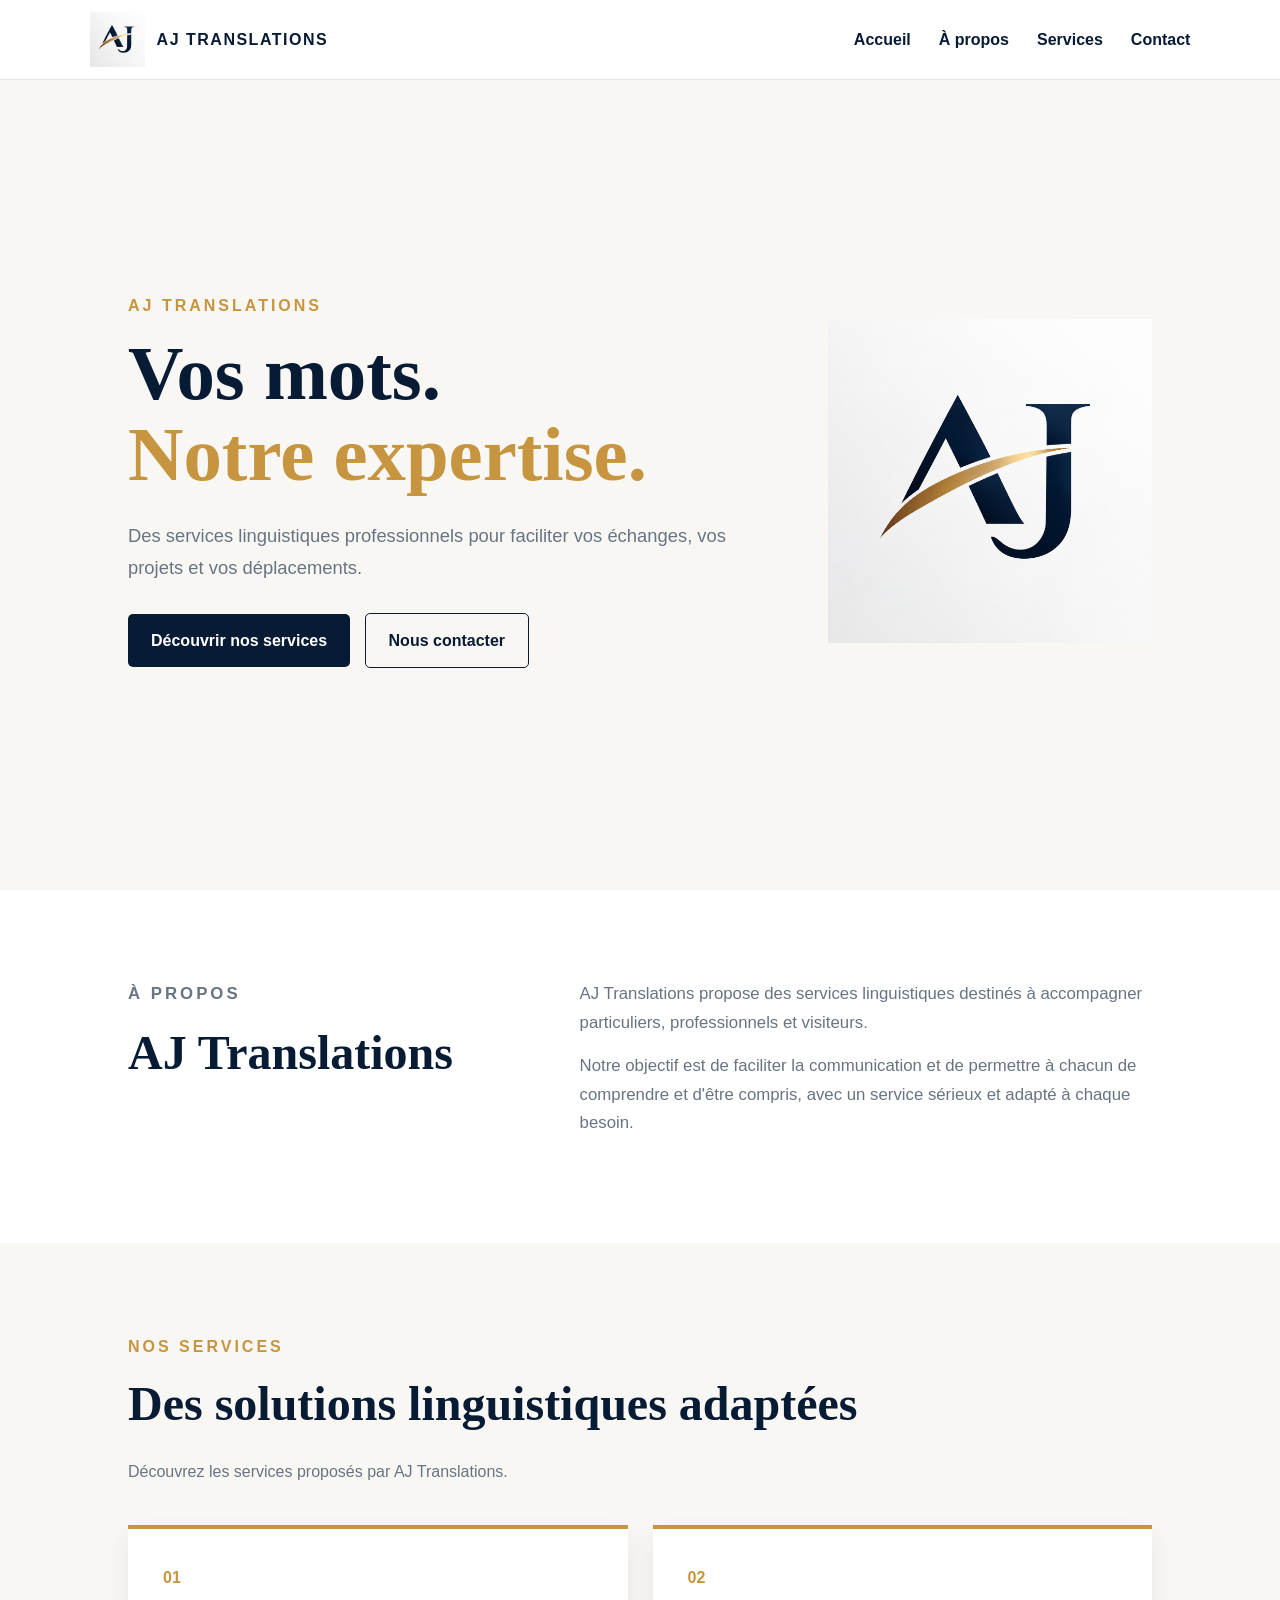
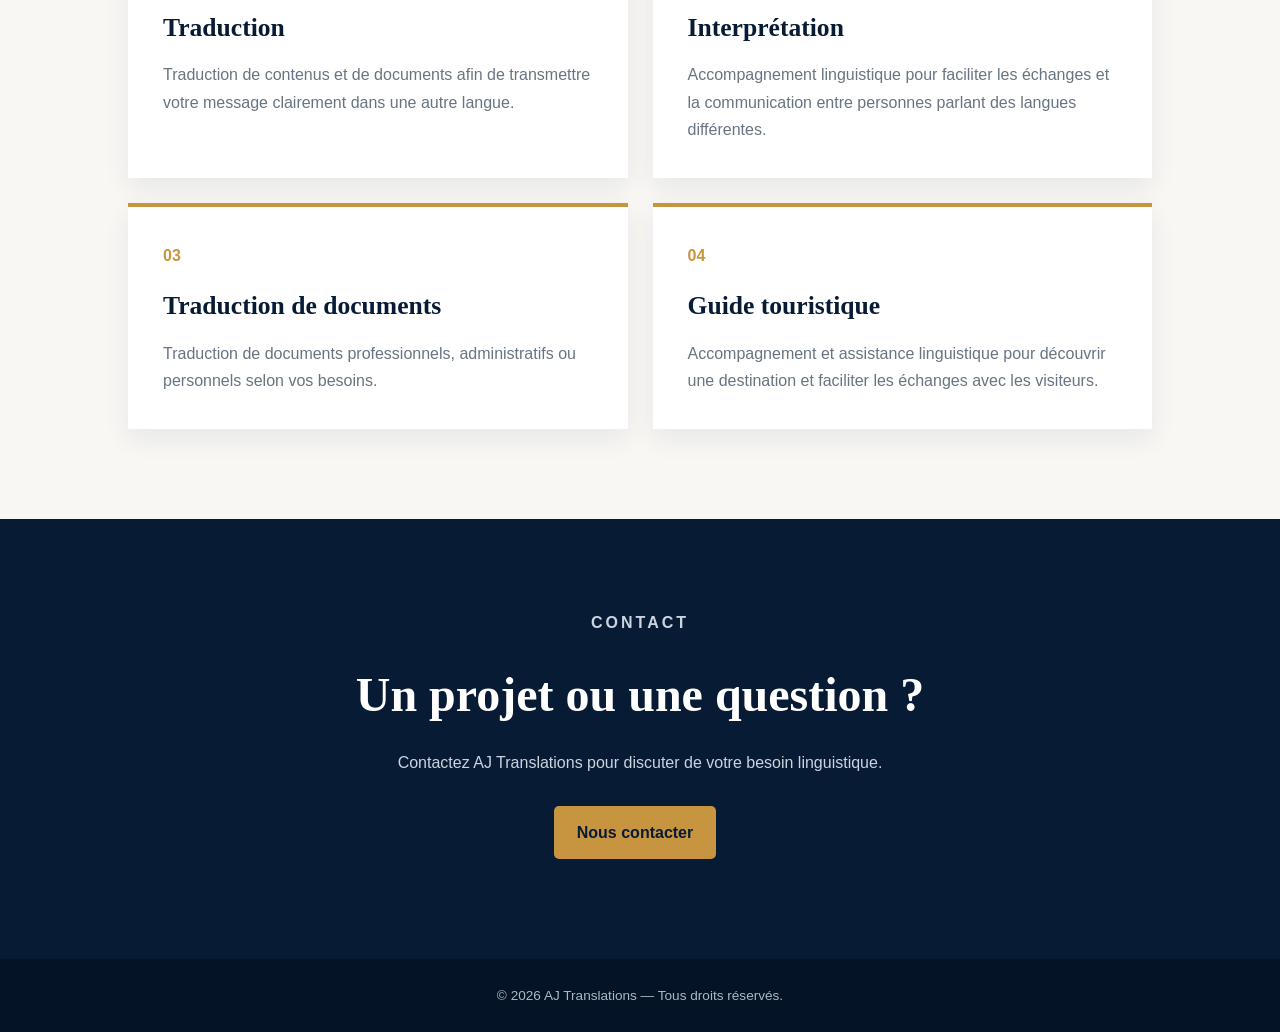
==== index.html @ 85293092 "Add initial index.html for AJ Translations website This is the initial commit of the index.html file" ====
<!DOCTYPE html>
<html lang="fr">
<head>
    <meta charset="UTF-8">
    <meta name="viewport" content="width=device-width, initial-scale=1.0">
    <meta name="description" content="AJ Translations - Traduction, interprétation et services linguistiques.">
    <title>AJ Translations | Traduction & services linguistiques</title>

    <style>
        * {
            box-sizing: border-box;
            margin: 0;
            padding: 0;
        }

        html {
            scroll-behavior: smooth;
        }

        body {
            font-family: Arial, sans-serif;
            color: #26313d;
            background: white;
            line-height: 1.7;
        }

        header {
            position: sticky;
            top: 0;
            z-index: 10;
            display: flex;
            justify-content: space-between;
            align-items: center;
            padding: 12px 7%;
            background: white;
            border-bottom: 1px solid #e5e5e5;
        }

        .logo {
            display: flex;
            align-items: center;
            gap: 12px;
            color: #071b35;
            text-decoration: none;
            font-weight: bold;
            letter-spacing: 1.5px;
        }

        .logo img {
            width: 55px;
            height: 55px;
            object-fit: contain;
        }

        nav {
            display: flex;
            gap: 28px;
        }

        nav a {
            color: #071b35;
            text-decoration: none;
            font-weight: bold;
        }

        nav a:hover {
            color: #c7953f;
        }

        .hero {
            min-height: 90vh;
            display: flex;
            align-items: center;
            justify-content: space-between;
            gap: 50px;
            padding: 70px 10%;
            background: #f8f7f4;
        }

        .hero-text {
            max-width: 650px;
        }

        .small-title {
            color: #c7953f;
            font-weight: bold;
            letter-spacing: 3px;
            margin-bottom: 15px;
        }

        h1 {
            color: #071b35;
            font-family: Georgia, serif;
            font-size: clamp(3rem, 6vw, 5.5rem);
            line-height: 1.05;
            margin-bottom: 25px;
        }

        h1 span {
            color: #c7953f;
        }

        .intro {
            color: #687482;
            font-size: 1.15rem;
            margin-bottom: 30px;
        }

        .hero-logo img {
            width: 400px;
            max-width: 100%;
        }

        .button {
            display: inline-block;
            padding: 13px 23px;
            margin-right: 10px;
            margin-bottom: 10px;
            border-radius: 5px;
            text-decoration: none;
            font-weight: bold;
        }

        .button-primary {
            color: white;
            background: #071b35;
        }

        .button-primary:hover {
            background: #102c4e;
        }

        .button-secondary {
            color: #071b35;
            border: 1px solid #071b35;
        }

        section {
            padding: 90px 10%;
        }

        h2 {
            color: #071b35;
            font-family: Georgia, serif;
            font-size: 3rem;
            line-height: 1.2;
            margin-bottom: 25px;
        }

        .about {
            display: grid;
            grid-template-columns: 1fr 1.5fr;
            gap: 70px;
        }

        .about p {
            color: #687482;
            font-size: 1.05rem;
            margin-bottom: 15px;
        }

        .services {
            background: #f8f7f4;
        }

        .section-intro {
            color: #687482;
            margin-bottom: 40px;
        }

        .service-grid {
            display: grid;
            grid-template-columns: repeat(2, 1fr);
            gap: 25px;
        }

        .service {
            background: white;
            padding: 35px;
            border-top: 4px solid #c7953f;
            box-shadow: 0 10px 25px rgba(7, 27, 53, 0.07);
        }

        .service-number {
            color: #c7953f;
            font-weight: bold;
            margin-bottom: 15px;
        }

        .service h3 {
            color: #071b35;
            font-family: Georgia, serif;
            font-size: 1.6rem;
            margin-bottom: 12px;
        }

        .service p {
            color: #687482;
        }

        .contact {
            background: #071b35;
            color: white;
            text-align: center;
        }

        .contact h2 {
            color: white;
        }

        .contact p {
            max-width: 650px;
            margin: 0 auto 30px;
            color: #ccd4de;
        }

        .contact .button-primary {
            background: #c7953f;
            color: #071b35;
        }

        footer {
            text-align: center;
            padding: 25px;
            background: #041326;
            color: #aeb8c4;
            font-size: 0.85rem;
        }

        @media (max-width: 800px) {
            header {
                flex-direction: column;
                gap: 10px;
            }

            nav {
                gap: 15px;
                flex-wrap: wrap;
                justify-content: center;
            }

            .hero {
                flex-direction: column;
                text-align: center;
            }

            .hero-logo {
                order: -1;
            }

            .hero-logo img {
                width: 230px;
            }

            .about {
                grid-template-columns: 1fr;
                gap: 30px;
            }

            .service-grid {
                grid-template-columns: 1fr;
            }

            h2 {
                font-size: 2.4rem;
            }
        }
    </style>
</head>

<body>

<header>
    <a href="#accueil" class="logo">
        <img src="AJlogo.png" alt="Logo AJ Translations">
        <span>AJ TRANSLATIONS</span>
    </a>

    <nav>
        <a href="#accueil">Accueil</a>
        <a href="#apropos">À propos</a>
        <a href="#services">Services</a>
        <a href="#contact">Contact</a>
    </nav>
</header>

<main>

<section id="accueil" class="hero">
    <div class="hero-text">
        <p class="small-title">AJ TRANSLATIONS</p>

        <h1>
            Vos mots.<br>
            <span>Notre expertise.</span>
        </h1>

        <p class="intro">
            Des services linguistiques professionnels pour faciliter
            vos échanges, vos projets et vos déplacements.
        </p>

        <a href="#services" class="button button-primary">
            Découvrir nos services
        </a>

        <a href="#contact" class="button button-secondary">
            Nous contacter
        </a>
    </div>

    <div class="hero-logo">
        <img src="AJlogo.png" alt="AJ Translations">
    </div>
</section>


<section id="apropos" class="about">

    <div>
        <p class="small-title">À PROPOS</p>
        <h2>AJ Translations</h2>
    </div>

    <div>
        <p>
            AJ Translations propose des services linguistiques destinés
            à accompagner particuliers, professionnels et visiteurs.
        </p>

        <p>
            Notre objectif est de faciliter la communication et de
            permettre à chacun de comprendre et d'être compris,
            avec un service sérieux et adapté à chaque besoin.
        </p>
    </div>

</section>


<section id="services" class="services">

    <p class="small-title">NOS SERVICES</p>

    <h2>Des solutions linguistiques adaptées</h2>

    <p class="section-intro">
        Découvrez les services proposés par AJ Translations.
    </p>

    <div class="service-grid">

        <div class="service">
            <div class="service-number">01</div>
            <h3>Traduction</h3>
            <p>
                Traduction de contenus et de documents afin de
                transmettre votre message clairement dans une autre langue.
            </p>
        </div>

        <div class="service">
            <div class="service-number">02</div>
            <h3>Interprétation</h3>
            <p>
                Accompagnement linguistique pour faciliter les échanges
                et la communication entre personnes parlant des langues différentes.
            </p>
        </div>

        <div class="service">
            <div class="service-number">03</div>
            <h3>Traduction de documents</h3>
            <p>
                Traduction de documents professionnels, administratifs
                ou personnels selon vos besoins.
            </p>
        </div>

        <div class="service">
            <div class="service-number">04</div>
            <h3>Guide touristique</h3>
            <p>
                Accompagnement et assistance linguistique pour découvrir
                une destination et faciliter les échanges avec les visiteurs.
            </p>
        </div>

    </div>

</section>


<section id="contact" class="contact">

    <p class="small-title">CONTACT</p>

    <h2>Un projet ou une question ?</h2>

    <p>
        Contactez AJ Translations pour discuter de votre besoin linguistique.
    </p>

    <a href="mailto:VOTRE_EMAIL@example.com" class="button button-primary">
        Nous contacter
    </a>

</section>

</main>

<footer>
    © 2026 AJ Translations — Tous droits réservés.
</footer>

</body>
</html>
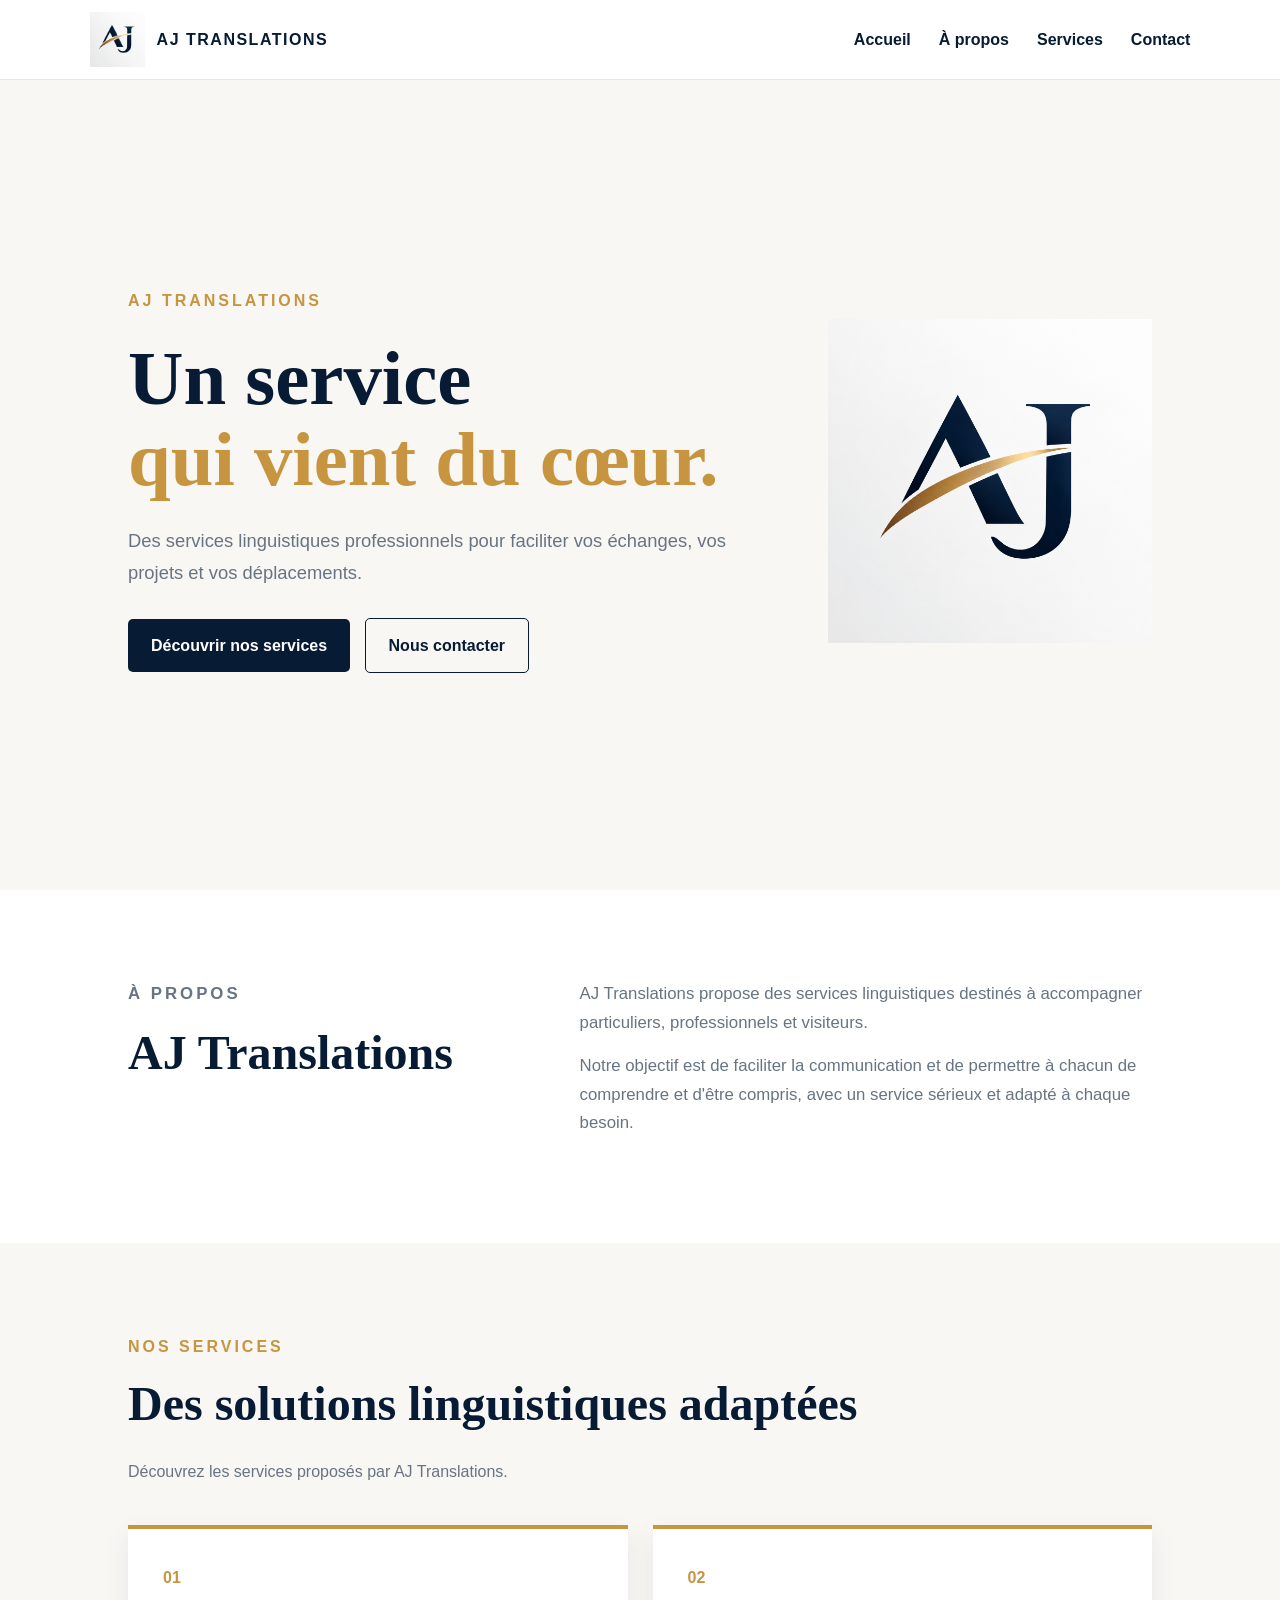
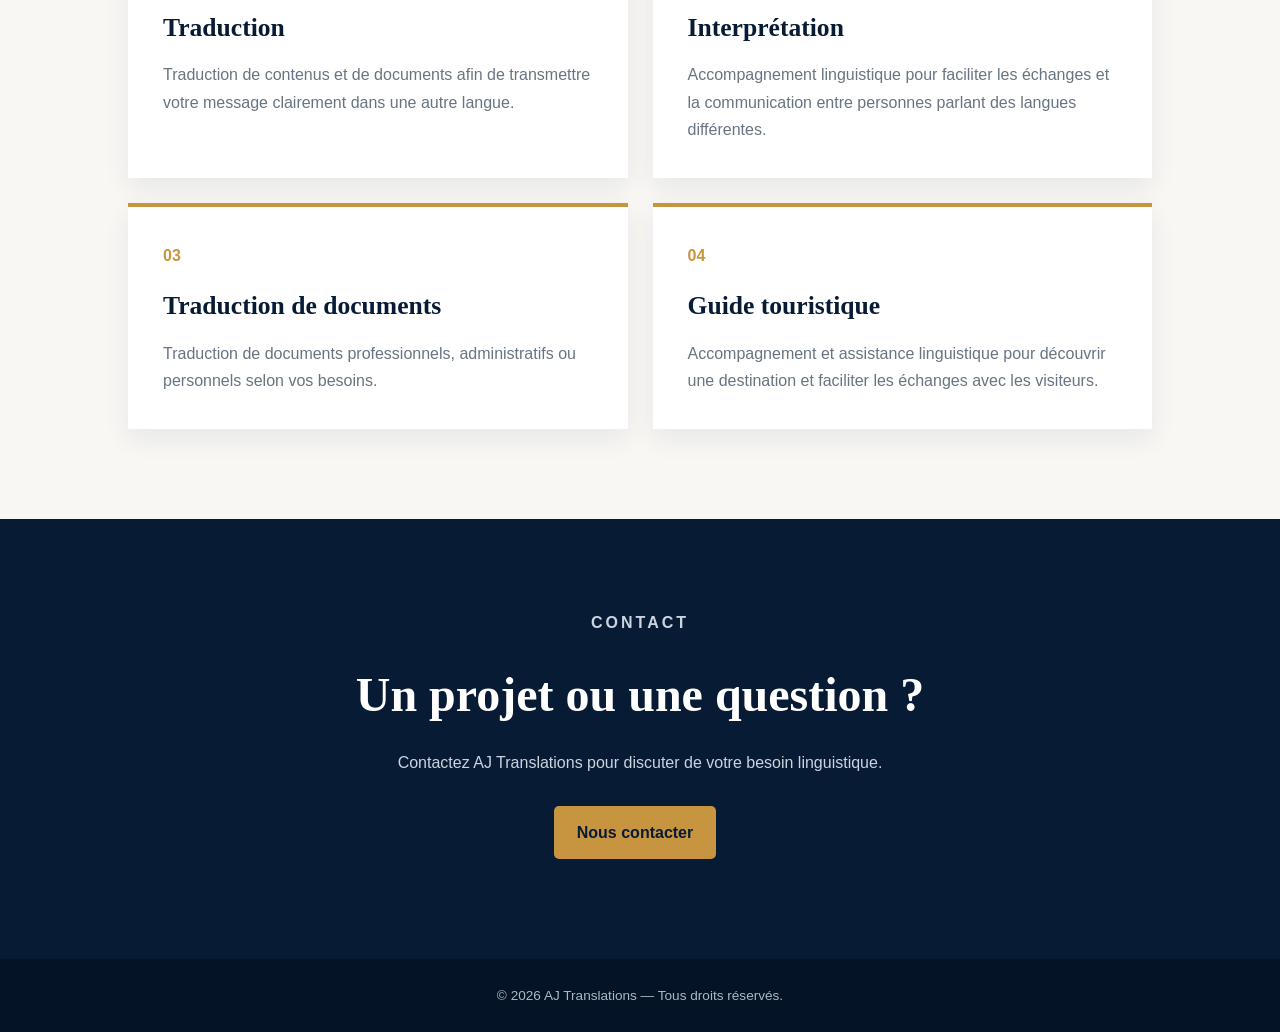
==== commit c7a2f45c: "Update hero text in index.html" ====
--- a/index.html
+++ b/index.html
@@ -291,8 +291,10 @@
         <p class="small-title">AJ TRANSLATIONS</p>
 
         <h1>
-            Vos mots.<br>
-            <span>Notre expertise.</span>
+           <h1>
+    Un service<br>
+    <span>qui vient du cœur.</span>
+</h1>
         </h1>
 
         <p class="intro">
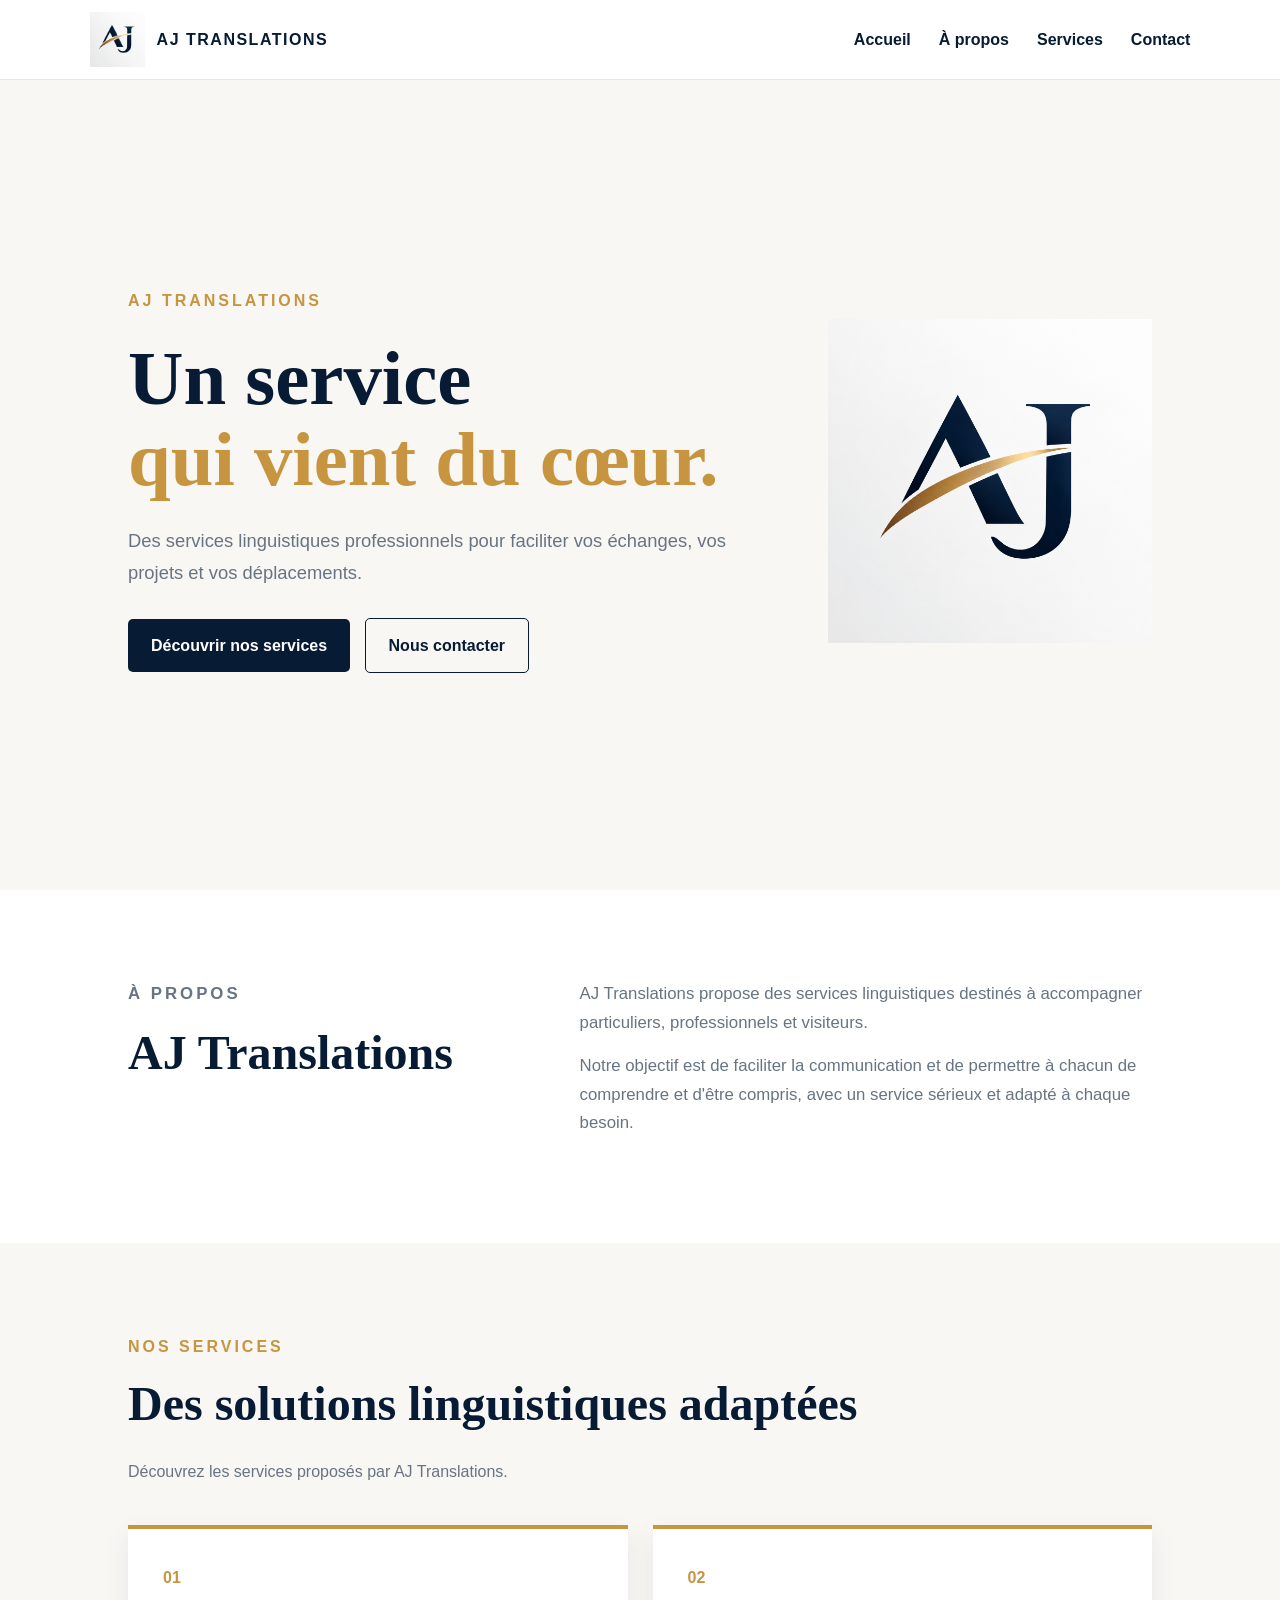
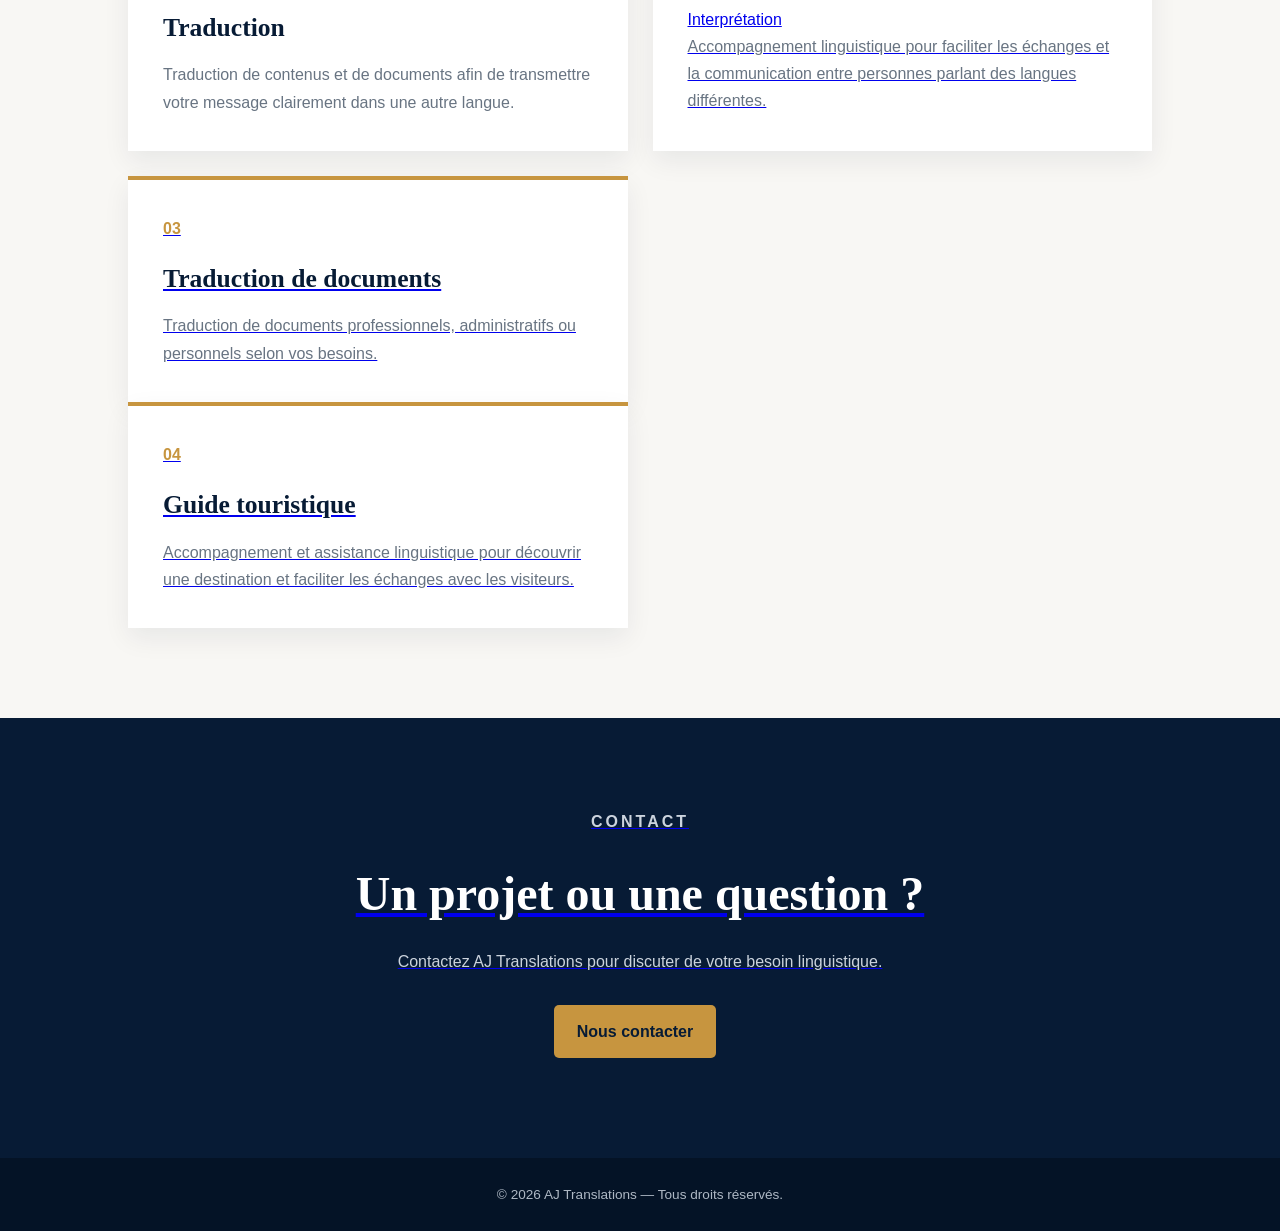
==== commit 81bb084e: "Add link to interpretation service in index.html Added a link to the interpretation service section." ====
--- a/index.html
+++ b/index.html
@@ -363,7 +363,8 @@
 
         <div class="service">
             <div class="service-number">02</div>
-            <h3>Interprétation</h3>
+            <a href="interpretation.html">
+            Interprétation
             <p>
                 Accompagnement linguistique pour faciliter les échanges
                 et la communication entre personnes parlant des langues différentes.
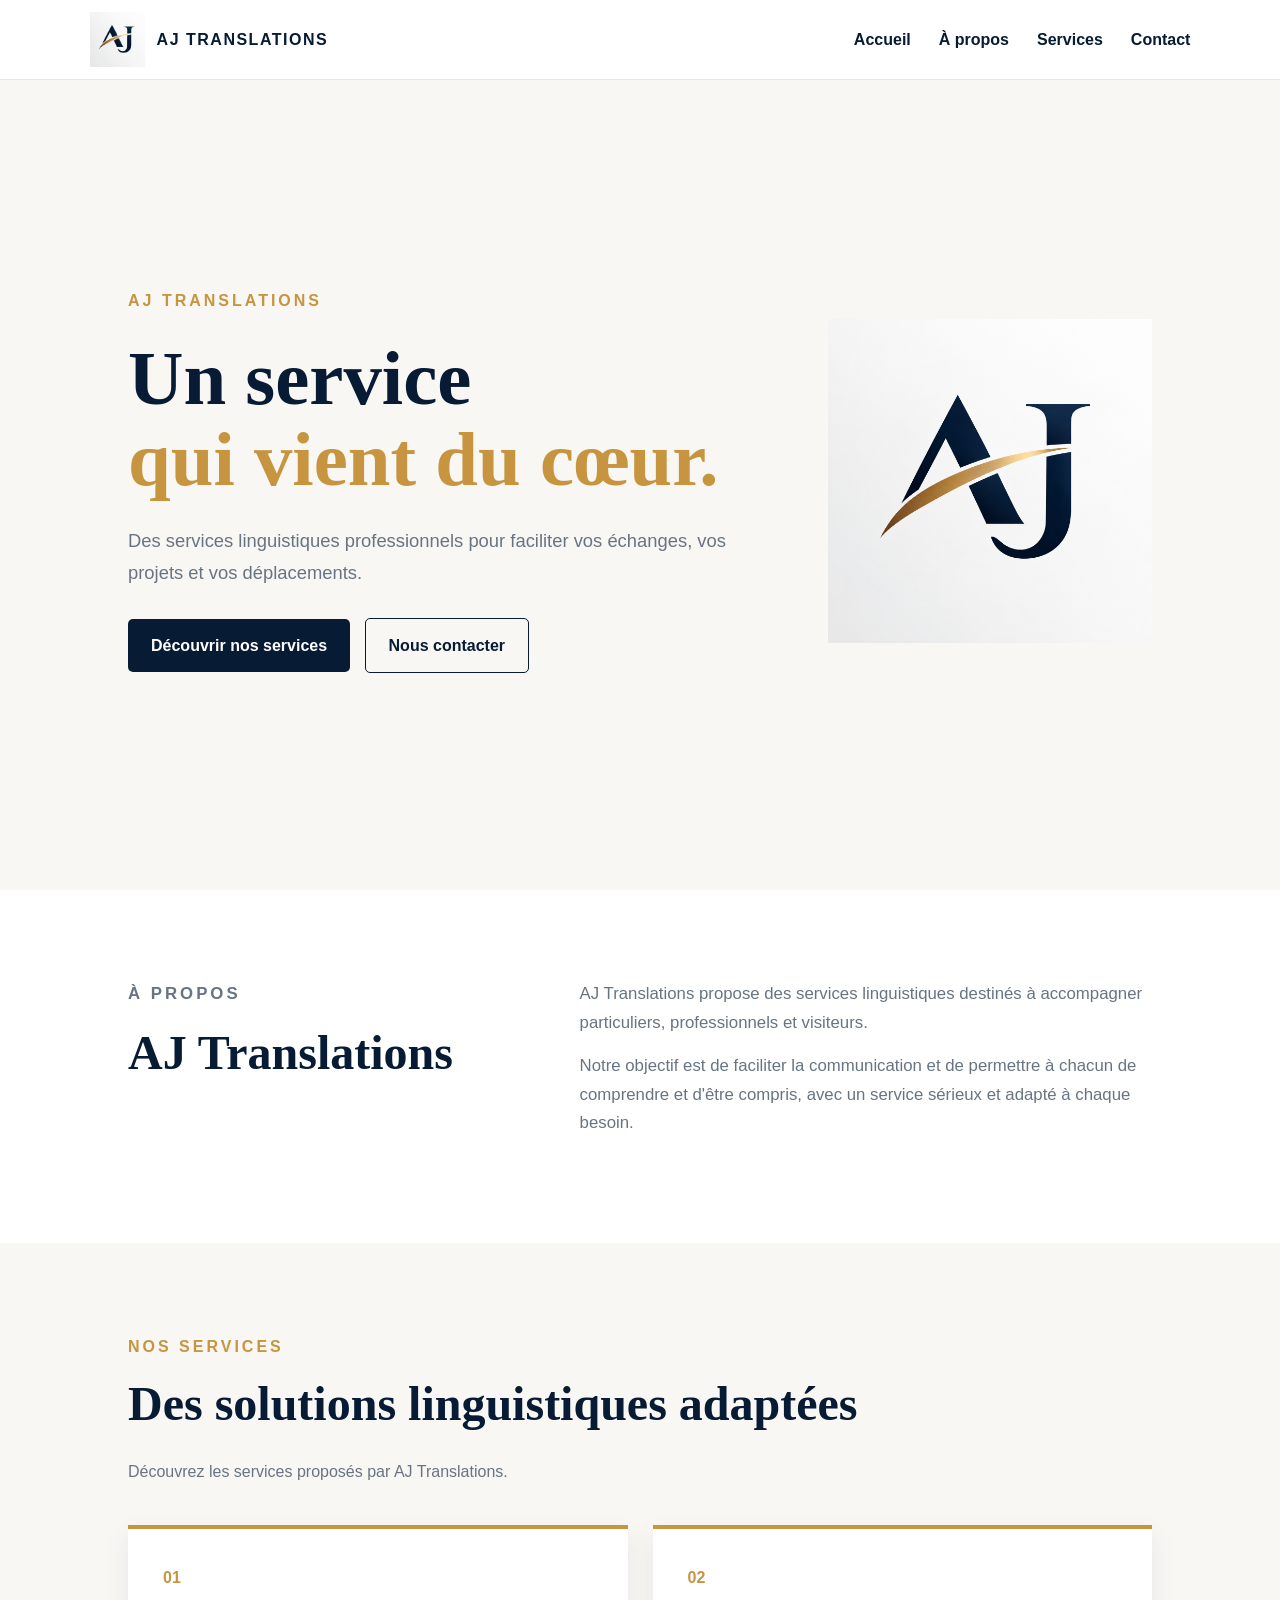
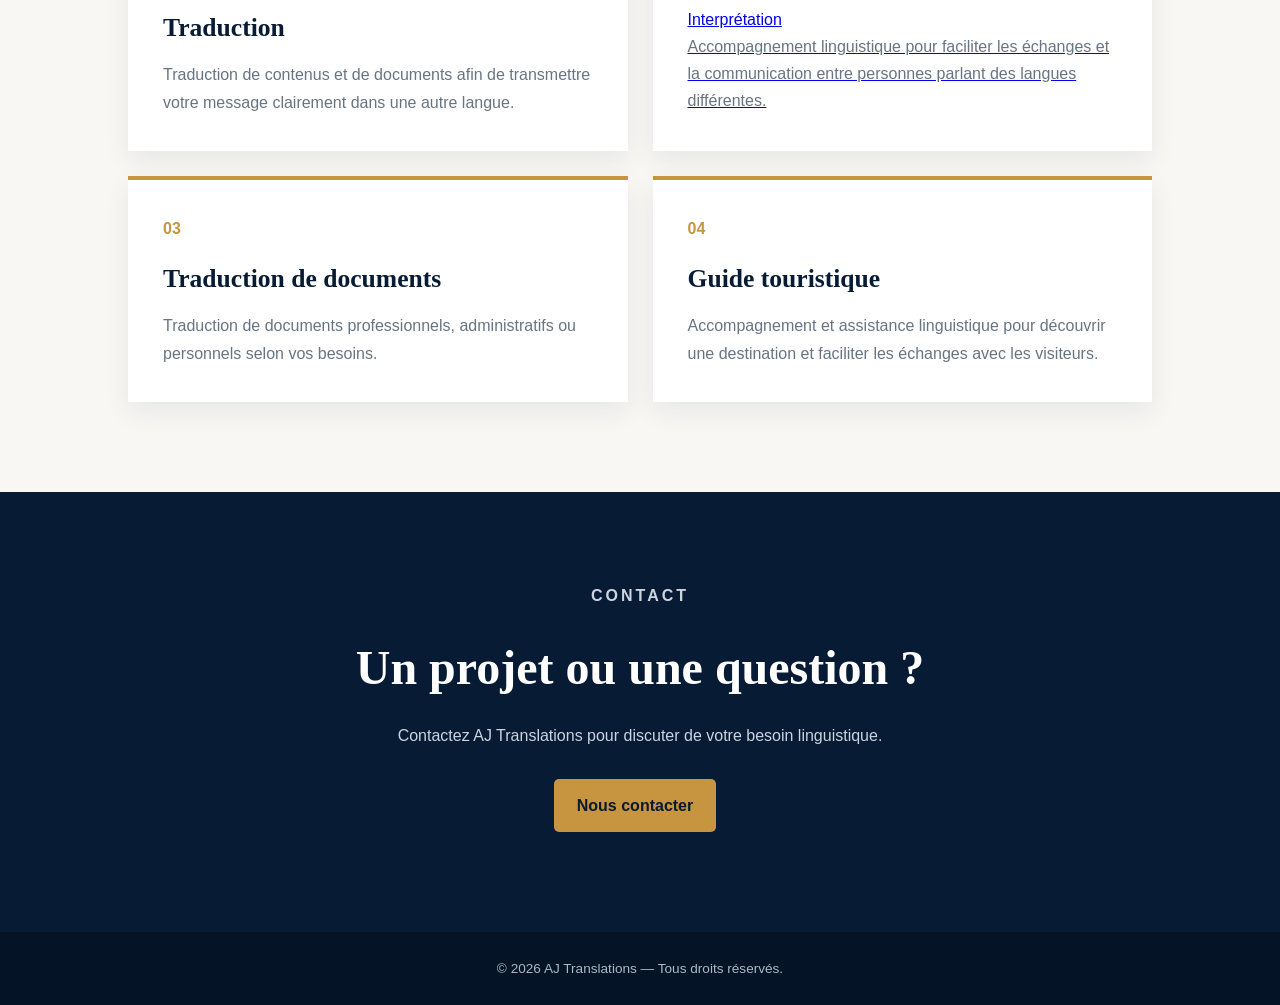
==== commit 3d0fcc94: "Add description for interpretation service Added description for interpretation service." ====
--- a/index.html
+++ b/index.html
@@ -366,9 +366,11 @@
             <a href="interpretation.html">
             Interprétation
             <p>
+
                 Accompagnement linguistique pour faciliter les échanges
                 et la communication entre personnes parlant des langues différentes.
             </p>
+                </a>
         </div>
 
         <div class="service">
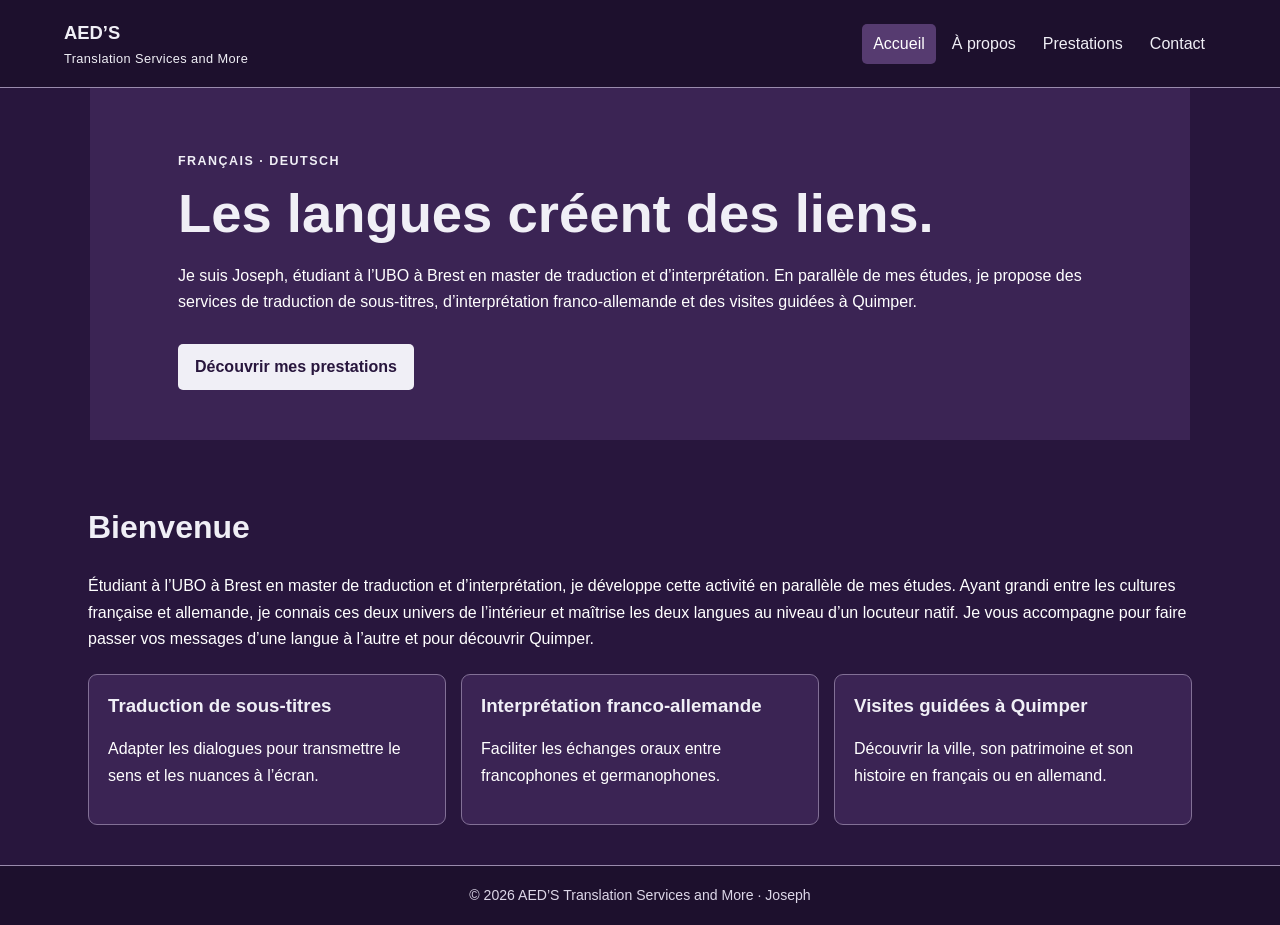
==== commit 718a2670: "Add files via upload" ====
--- a/index.html
+++ b/index.html
@@ -1,422 +1,5 @@
-<!DOCTYPE html>
-<html lang="fr">
-<head>
-    <meta charset="UTF-8">
-    <meta name="viewport" content="width=device-width, initial-scale=1.0">
-    <meta name="description" content="AJ Translations - Traduction, interprétation et services linguistiques.">
-    <title>AJ Translations | Traduction & services linguistiques</title>
-
-    <style>
-        * {
-            box-sizing: border-box;
-            margin: 0;
-            padding: 0;
-        }
-
-        html {
-            scroll-behavior: smooth;
-        }
-
-        body {
-            font-family: Arial, sans-serif;
-            color: #26313d;
-            background: white;
-            line-height: 1.7;
-        }
-
-        header {
-            position: sticky;
-            top: 0;
-            z-index: 10;
-            display: flex;
-            justify-content: space-between;
-            align-items: center;
-            padding: 12px 7%;
-            background: white;
-            border-bottom: 1px solid #e5e5e5;
-        }
-
-        .logo {
-            display: flex;
-            align-items: center;
-            gap: 12px;
-            color: #071b35;
-            text-decoration: none;
-            font-weight: bold;
-            letter-spacing: 1.5px;
-        }
-
-        .logo img {
-            width: 55px;
-            height: 55px;
-            object-fit: contain;
-        }
-
-        nav {
-            display: flex;
-            gap: 28px;
-        }
-
-        nav a {
-            color: #071b35;
-            text-decoration: none;
-            font-weight: bold;
-        }
-
-        nav a:hover {
-            color: #c7953f;
-        }
-
-        .hero {
-            min-height: 90vh;
-            display: flex;
-            align-items: center;
-            justify-content: space-between;
-            gap: 50px;
-            padding: 70px 10%;
-            background: #f8f7f4;
-        }
-
-        .hero-text {
-            max-width: 650px;
-        }
-
-        .small-title {
-            color: #c7953f;
-            font-weight: bold;
-            letter-spacing: 3px;
-            margin-bottom: 15px;
-        }
-
-        h1 {
-            color: #071b35;
-            font-family: Georgia, serif;
-            font-size: clamp(3rem, 6vw, 5.5rem);
-            line-height: 1.05;
-            margin-bottom: 25px;
-        }
-
-        h1 span {
-            color: #c7953f;
-        }
-
-        .intro {
-            color: #687482;
-            font-size: 1.15rem;
-            margin-bottom: 30px;
-        }
-
-        .hero-logo img {
-            width: 400px;
-            max-width: 100%;
-        }
-
-        .button {
-            display: inline-block;
-            padding: 13px 23px;
-            margin-right: 10px;
-            margin-bottom: 10px;
-            border-radius: 5px;
-            text-decoration: none;
-            font-weight: bold;
-        }
-
-        .button-primary {
-            color: white;
-            background: #071b35;
-        }
-
-        .button-primary:hover {
-            background: #102c4e;
-        }
-
-        .button-secondary {
-            color: #071b35;
-            border: 1px solid #071b35;
-        }
-
-        section {
-            padding: 90px 10%;
-        }
-
-        h2 {
-            color: #071b35;
-            font-family: Georgia, serif;
-            font-size: 3rem;
-            line-height: 1.2;
-            margin-bottom: 25px;
-        }
-
-        .about {
-            display: grid;
-            grid-template-columns: 1fr 1.5fr;
-            gap: 70px;
-        }
-
-        .about p {
-            color: #687482;
-            font-size: 1.05rem;
-            margin-bottom: 15px;
-        }
-
-        .services {
-            background: #f8f7f4;
-        }
-
-        .section-intro {
-            color: #687482;
-            margin-bottom: 40px;
-        }
-
-        .service-grid {
-            display: grid;
-            grid-template-columns: repeat(2, 1fr);
-            gap: 25px;
-        }
-
-        .service {
-            background: white;
-            padding: 35px;
-            border-top: 4px solid #c7953f;
-            box-shadow: 0 10px 25px rgba(7, 27, 53, 0.07);
-        }
-
-        .service-number {
-            color: #c7953f;
-            font-weight: bold;
-            margin-bottom: 15px;
-        }
-
-        .service h3 {
-            color: #071b35;
-            font-family: Georgia, serif;
-            font-size: 1.6rem;
-            margin-bottom: 12px;
-        }
-
-        .service p {
-            color: #687482;
-        }
-
-        .contact {
-            background: #071b35;
-            color: white;
-            text-align: center;
-        }
-
-        .contact h2 {
-            color: white;
-        }
-
-        .contact p {
-            max-width: 650px;
-            margin: 0 auto 30px;
-            color: #ccd4de;
-        }
-
-        .contact .button-primary {
-            background: #c7953f;
-            color: #071b35;
-        }
-
-        footer {
-            text-align: center;
-            padding: 25px;
-            background: #041326;
-            color: #aeb8c4;
-            font-size: 0.85rem;
-        }
-
-        @media (max-width: 800px) {
-            header {
-                flex-direction: column;
-                gap: 10px;
-            }
-
-            nav {
-                gap: 15px;
-                flex-wrap: wrap;
-                justify-content: center;
-            }
-
-            .hero {
-                flex-direction: column;
-                text-align: center;
-            }
-
-            .hero-logo {
-                order: -1;
-            }
-
-            .hero-logo img {
-                width: 230px;
-            }
-
-            .about {
-                grid-template-columns: 1fr;
-                gap: 30px;
-            }
-
-            .service-grid {
-                grid-template-columns: 1fr;
-            }
-
-            h2 {
-                font-size: 2.4rem;
-            }
-        }
-    </style>
-</head>
-
-<body>
-
-<header>
-    <a href="#accueil" class="logo">
-        <img src="AJlogo.png" alt="Logo AJ Translations">
-        <span>AJ TRANSLATIONS</span>
-    </a>
-
-    <nav>
-        <a href="#accueil">Accueil</a>
-        <a href="#apropos">À propos</a>
-        <a href="#services">Services</a>
-        <a href="#contact">Contact</a>
-    </nav>
-</header>
-
-<main>
-
-<section id="accueil" class="hero">
-    <div class="hero-text">
-        <p class="small-title">AJ TRANSLATIONS</p>
-
-        <h1>
-           <h1>
-    Un service<br>
-    <span>qui vient du cœur.</span>
-</h1>
-        </h1>
-
-        <p class="intro">
-            Des services linguistiques professionnels pour faciliter
-            vos échanges, vos projets et vos déplacements.
-        </p>
-
-        <a href="#services" class="button button-primary">
-            Découvrir nos services
-        </a>
-
-        <a href="#contact" class="button button-secondary">
-            Nous contacter
-        </a>
-    </div>
-
-    <div class="hero-logo">
-        <img src="AJlogo.png" alt="AJ Translations">
-    </div>
-</section>
-
-
-<section id="apropos" class="about">
-
-    <div>
-        <p class="small-title">À PROPOS</p>
-        <h2>AJ Translations</h2>
-    </div>
-
-    <div>
-        <p>
-            AJ Translations propose des services linguistiques destinés
-            à accompagner particuliers, professionnels et visiteurs.
-        </p>
-
-        <p>
-            Notre objectif est de faciliter la communication et de
-            permettre à chacun de comprendre et d'être compris,
-            avec un service sérieux et adapté à chaque besoin.
-        </p>
-    </div>
-
-</section>
-
-
-<section id="services" class="services">
-
-    <p class="small-title">NOS SERVICES</p>
-
-    <h2>Des solutions linguistiques adaptées</h2>
-
-    <p class="section-intro">
-        Découvrez les services proposés par AJ Translations.
-    </p>
-
-    <div class="service-grid">
-
-        <div class="service">
-            <div class="service-number">01</div>
-            <h3>Traduction</h3>
-            <p>
-                Traduction de contenus et de documents afin de
-                transmettre votre message clairement dans une autre langue.
-            </p>
-        </div>
-
-        <div class="service">
-            <div class="service-number">02</div>
-            <a href="interpretation.html">
-            Interprétation
-            <p>
-
-                Accompagnement linguistique pour faciliter les échanges
-                et la communication entre personnes parlant des langues différentes.
-            </p>
-                </a>
-        </div>
-
-        <div class="service">
-            <div class="service-number">03</div>
-            <h3>Traduction de documents</h3>
-            <p>
-                Traduction de documents professionnels, administratifs
-                ou personnels selon vos besoins.
-            </p>
-        </div>
-
-        <div class="service">
-            <div class="service-number">04</div>
-            <h3>Guide touristique</h3>
-            <p>
-                Accompagnement et assistance linguistique pour découvrir
-                une destination et faciliter les échanges avec les visiteurs.
-            </p>
-        </div>
-
-    </div>
-
-</section>
-
-
-<section id="contact" class="contact">
-
-    <p class="small-title">CONTACT</p>
-
-    <h2>Un projet ou une question ?</h2>
-
-    <p>
-        Contactez AJ Translations pour discuter de votre besoin linguistique.
-    </p>
-
-    <a href="mailto:VOTRE_EMAIL@example.com" class="button button-primary">
-        Nous contacter
-    </a>
-
-</section>
-
-</main>
-
-<footer>
-    © 2026 AJ Translations — Tous droits réservés.
-</footer>
-
-</body>
-</html>
+<!doctype html>
+<html lang="fr"><head><meta charset="utf-8"><meta name="viewport" content="width=device-width, initial-scale=1"><title>AED’S Translation Services and More | Accueil</title><link rel="stylesheet" href="style.css"></head>
+<body><header><a class="logo" href="index.html">AED’S <span>Translation Services and More</span></a><nav><a class="active" href="index.html">Accueil</a><a href="about.html">À propos</a><a href="services.html">Prestations</a><a href="contact.html">Contact</a></nav></header>
+<main><section class="hero"><div><p class="eyebrow">Français · Deutsch</p><h1>Les langues créent des liens.</h1><p>Je suis Joseph, étudiant à l’UBO à Brest en master de traduction et d’interprétation. En parallèle de mes études, je propose des services de traduction de sous-titres, d’interprétation franco-allemande et des visites guidées à Quimper.</p><a class="button" href="services.html">Découvrir mes prestations</a></div></section>
+<section class="section"><h2>Bienvenue</h2><p>Étudiant à l’UBO à Brest en master de traduction et d’interprétation, je développe cette activité en parallèle de mes études. Ayant grandi entre les cultures française et allemande, je connais ces deux univers de l’intérieur et maîtrise les deux langues au niveau d’un locuteur natif. Je vous accompagne pour faire passer vos messages d’une langue à l’autre et pour découvrir Quimper.</p><div class="cards"><article class="card"><h3>Traduction de sous-titres</h3><p>Adapter les dialogues pour transmettre le sens et les nuances à l’écran.</p></article><article class="card"><h3>Interprétation franco-allemande</h3><p>Faciliter les échanges oraux entre francophones et germanophones.</p></article><article class="card"><h3>Visites guidées à Quimper</h3><p>Découvrir la ville, son patrimoine et son histoire en français ou en allemand.</p></article></div></section></main><footer>© 2026 AED’S Translation Services and More · Joseph</footer></body></html>
--- a/style.css
+++ b/style.css
@@ -0,0 +1,13 @@
+/* Design simple : fond violet et écriture argent clair */
+:root{--violet:#28163d;--violet2:#3b2454;--violet3:#563b70;--argent:#f0eff6;--argent2:#ddd7e8;--texte:#fff}
+*{box-sizing:border-box}body{margin:0;font-family:Arial,Helvetica,sans-serif;line-height:1.65;background:var(--violet);color:var(--texte)}a{color:var(--argent)}a:hover{color:#fff}
+header{display:flex;justify-content:space-between;align-items:center;gap:20px;padding:18px clamp(18px,5vw,64px);background:#1d102d;border-bottom:1px solid #9a8bad;flex-wrap:wrap}
+.logo{font-size:1.15rem;font-weight:bold;text-decoration:none;color:var(--argent)}.logo span{display:block;font-size:.8rem;font-weight:normal;letter-spacing:.03em}
+nav{display:flex;gap:5px;flex-wrap:wrap}nav a{text-decoration:none;color:var(--argent);padding:7px 11px;border-radius:5px}nav a:hover,nav a.active{background:var(--violet3);color:#fff}
+.hero{display:block;max-width:1100px;margin:0 auto;padding:50px clamp(18px,7vw,88px);background:var(--violet2)}.hero h1,.page-hero h1{color:var(--argent);font-size:clamp(2rem,4.5vw,3.4rem);line-height:1.12;margin:8px 0 18px}.hero img,.split img{width:100%;display:block;object-fit:cover;border-radius:9px}.hero img{max-height:380px}.eyebrow{color:var(--argent);text-transform:uppercase;letter-spacing:.12em;font-size:.78rem;font-weight:bold}
+.button{display:inline-block;margin-top:12px;padding:10px 17px;background:var(--argent);color:var(--violet);border-radius:5px;text-decoration:none;font-weight:bold}.button:hover{background:#fff;color:var(--violet)}
+.section{padding:40px clamp(18px,7vw,88px)}h2,h3{color:var(--argent);line-height:1.25}h2{font-size:clamp(1.4rem,2.7vw,2rem)}
+.cards{display:grid;grid-template-columns:repeat(3,1fr);gap:15px;margin-top:22px}.card{background:var(--violet2);border:1px solid #827096;border-radius:9px;padding:19px}.card h3{margin-top:0}.card h2{font-size:1.3rem}
+.page-hero{padding:44px clamp(18px,7vw,88px);background:var(--violet2)}.page-hero h1{font-size:clamp(2rem,4vw,3rem)}.split{display:grid;grid-template-columns:1fr 1fr;gap:30px;align-items:center}.split img{max-height:360px}.contact-layout{display:grid;grid-template-columns:1fr 1fr;gap:18px;align-items:start}
+footer{padding:18px;text-align:center;background:#1d102d;border-top:1px solid #9a8bad;color:var(--argent2);font-size:.88rem}
+@media(max-width:760px){.hero,.split,.contact-layout,.cards{grid-template-columns:1fr}header{align-items:flex-start}nav{width:100%}}
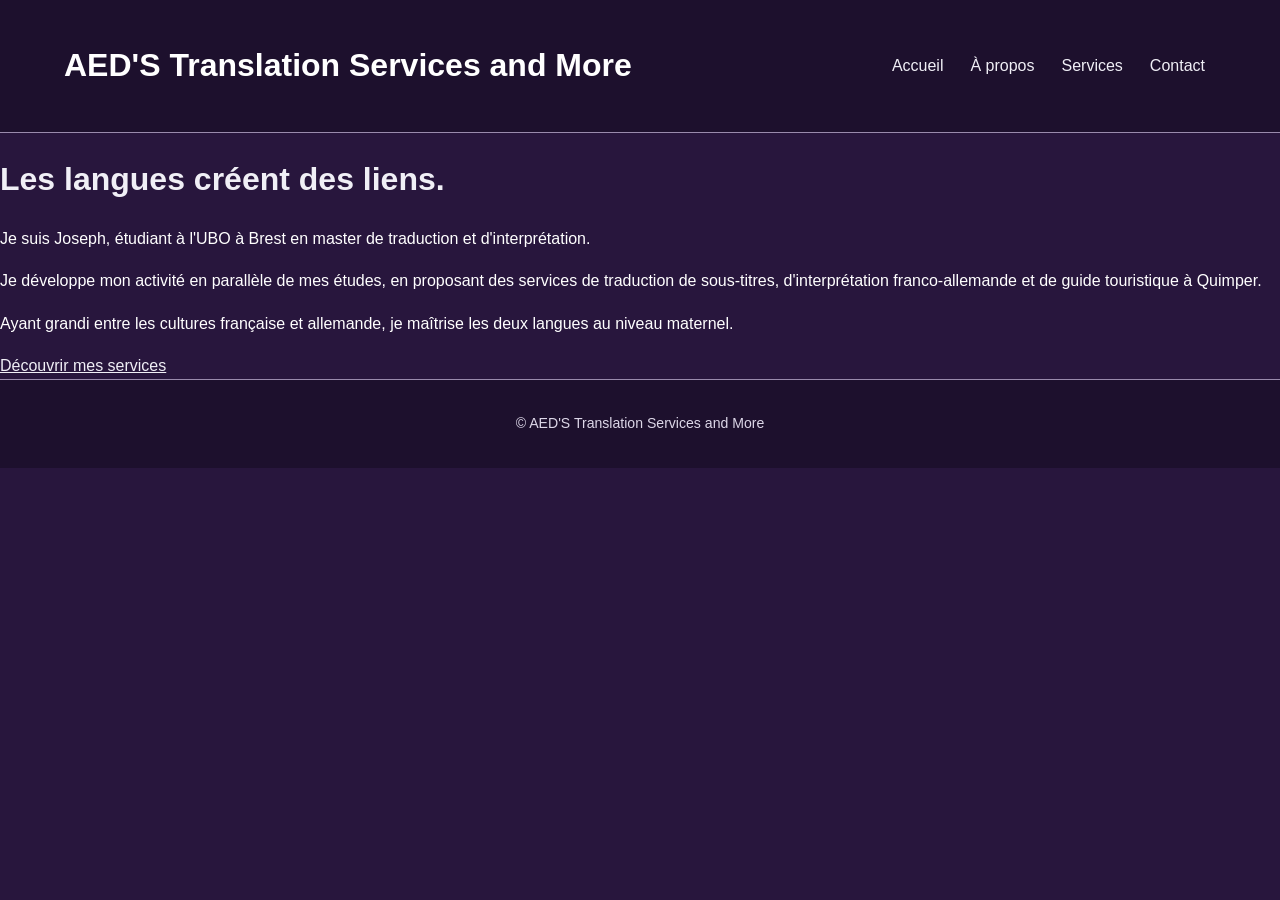
==== commit e72c44ed: "Refactor index.html for improved structure and content Updated HTML structure and content for transl" ====
--- a/index.html
+++ b/index.html
@@ -1,5 +1,43 @@
-<!doctype html>
-<html lang="fr"><head><meta charset="utf-8"><meta name="viewport" content="width=device-width, initial-scale=1"><title>AED’S Translation Services and More | Accueil</title><link rel="stylesheet" href="style.css"></head>
-<body><header><a class="logo" href="index.html">AED’S <span>Translation Services and More</span></a><nav><a class="active" href="index.html">Accueil</a><a href="about.html">À propos</a><a href="services.html">Prestations</a><a href="contact.html">Contact</a></nav></header>
-<main><section class="hero"><div><p class="eyebrow">Français · Deutsch</p><h1>Les langues créent des liens.</h1><p>Je suis Joseph, étudiant à l’UBO à Brest en master de traduction et d’interprétation. En parallèle de mes études, je propose des services de traduction de sous-titres, d’interprétation franco-allemande et des visites guidées à Quimper.</p><a class="button" href="services.html">Découvrir mes prestations</a></div></section>
-<section class="section"><h2>Bienvenue</h2><p>Étudiant à l’UBO à Brest en master de traduction et d’interprétation, je développe cette activité en parallèle de mes études. Ayant grandi entre les cultures française et allemande, je connais ces deux univers de l’intérieur et maîtrise les deux langues au niveau d’un locuteur natif. Je vous accompagne pour faire passer vos messages d’une langue à l’autre et pour découvrir Quimper.</p><div class="cards"><article class="card"><h3>Traduction de sous-titres</h3><p>Adapter les dialogues pour transmettre le sens et les nuances à l’écran.</p></article><article class="card"><h3>Interprétation franco-allemande</h3><p>Faciliter les échanges oraux entre francophones et germanophones.</p></article><article class="card"><h3>Visites guidées à Quimper</h3><p>Découvrir la ville, son patrimoine et son histoire en français ou en allemand.</p></article></div></section></main><footer>© 2026 AED’S Translation Services and More · Joseph</footer></body></html>+
+<!DOCTYPE html>
+<html lang="fr">
+<head>
+  <meta charset="UTF-8">
+  <meta name="viewport" content="width=device-width, initial-scale=1.0">
+  <title>AED'S Translation Services and More</title>
+  <link rel="stylesheet" href="style.css">
+</head>
+<body>
+  <header>
+    <h1>AED'S Translation Services and More</h1>
+    <nav>
+      <a href="index.html">Accueil</a>
+      <a href="about.html">À propos</a>
+      <a href="services.html">Services</a>
+      <a href="contact.html">Contact</a>
+    </nav>
+  </header>
+
+  <main>
+    <h2>Les langues créent des liens.</h2>
+    <p>
+      Je suis Joseph, étudiant à l'UBO à Brest en master de traduction
+      et d'interprétation.
+    </p>
+    <p>
+      Je développe mon activité en parallèle de mes études, en proposant
+      des services de traduction de sous-titres, d'interprétation
+      franco-allemande et de guide touristique à Quimper.
+    </p>
+    <p>
+      Ayant grandi entre les cultures française et allemande, je maîtrise
+      les deux langues au niveau maternel.
+    </p>
+    <a href="services.html">Découvrir mes services</a>
+  </main>
+
+  <footer>
+    <p>© AED'S Translation Services and More</p>
+  </footer>
+</body>
+</html>
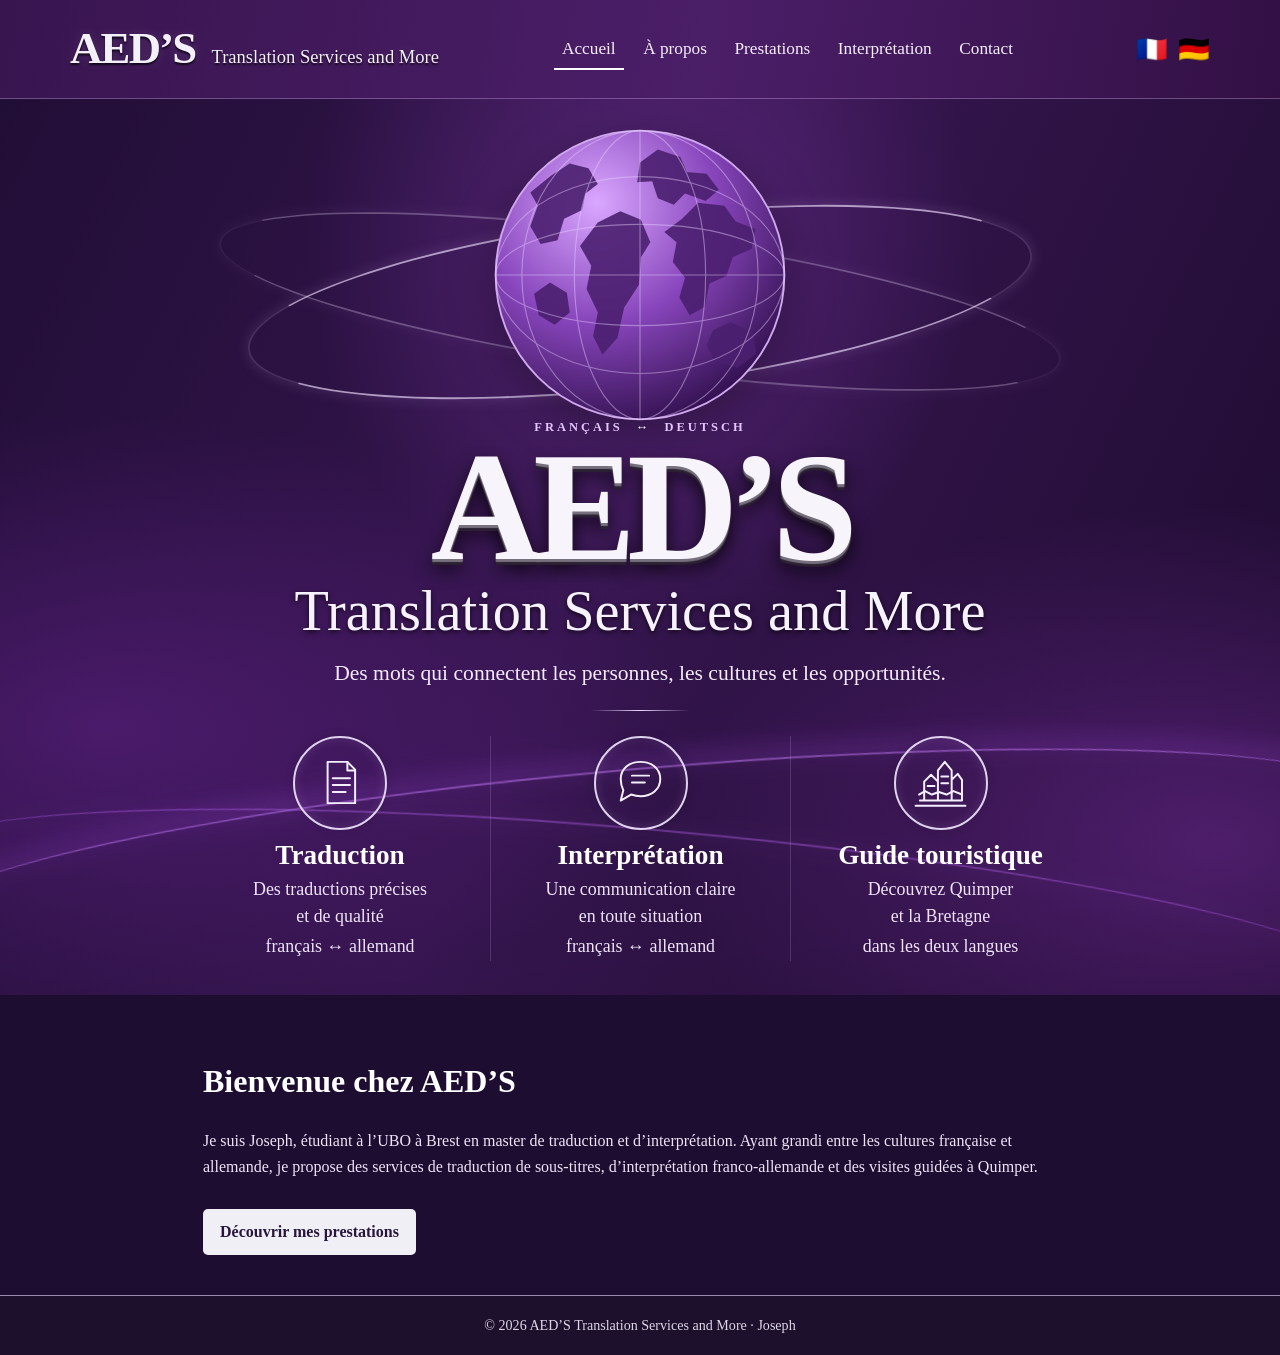
==== commit 354c0b39: "Add files via upload" ====
--- a/index.html
+++ b/index.html
@@ -1,43 +1,105 @@
-
-<!DOCTYPE html>
+<!doctype html>
 <html lang="fr">
 <head>
-  <meta charset="UTF-8">
-  <meta name="viewport" content="width=device-width, initial-scale=1.0">
-  <title>AED'S Translation Services and More</title>
+  <meta charset="utf-8">
+  <meta name="viewport" content="width=device-width, initial-scale=1">
+  <meta name="theme-color" content="#28113f">
+  <meta name="description" content="AED’S Translation Services and More : traduction, interprétation franco-allemande et visites guidées à Quimper.">
+  <title>AED’S Translation Services and More | Accueil</title>
   <link rel="stylesheet" href="style.css">
 </head>
-<body>
-  <header>
-    <h1>AED'S Translation Services and More</h1>
-    <nav>
-      <a href="index.html">Accueil</a>
+<body class="homepage">
+  <header class="home-header">
+    <a class="logo" href="index.html" aria-label="AED’S, accueil">AED’S <span>Translation Services and More</span></a>
+    <nav aria-label="Navigation principale">
+      <a class="active" href="index.html">Accueil</a>
       <a href="about.html">À propos</a>
-      <a href="services.html">Services</a>
+      <a href="services.html">Prestations</a>
+      <a href="services.html#interpretation">Interprétation</a>
       <a href="contact.html">Contact</a>
     </nav>
+    <div class="language-flags" aria-label="Langues proposées">
+      <span title="Français" aria-label="Français">🇫🇷</span>
+      <span title="Allemand" aria-label="Allemand">🇩🇪</span>
+    </div>
   </header>
 
   <main>
-    <h2>Les langues créent des liens.</h2>
-    <p>
-      Je suis Joseph, étudiant à l'UBO à Brest en master de traduction
-      et d'interprétation.
-    </p>
-    <p>
-      Je développe mon activité en parallèle de mes études, en proposant
-      des services de traduction de sous-titres, d'interprétation
-      franco-allemande et de guide touristique à Quimper.
-    </p>
-    <p>
-      Ayant grandi entre les cultures française et allemande, je maîtrise
-      les deux langues au niveau maternel.
-    </p>
-    <a href="services.html">Découvrir mes services</a>
+    <section class="home-hero">
+      <div class="hero-orbit orbit-one"></div>
+      <div class="hero-orbit orbit-two"></div>
+      <div class="hero-globe" aria-hidden="true">
+        <div class="globe-grid"></div>
+        <svg viewBox="0 0 320 320" role="presentation" aria-hidden="true">
+          <defs>
+            <clipPath id="globe-clip"><circle cx="160" cy="160" r="154"/></clipPath>
+            <radialGradient id="globe-shade" cx="35%" cy="25%" r="80%">
+              <stop offset="0%" stop-color="#d9a7ff"/>
+              <stop offset="52%" stop-color="#8745bb"/>
+              <stop offset="100%" stop-color="#32104f"/>
+            </radialGradient>
+          </defs>
+          <circle cx="160" cy="160" r="154" fill="url(#globe-shade)" stroke="#cfa8ed" stroke-width="2"/>
+          <g clip-path="url(#globe-clip)" fill="#4b206f" opacity=".9">
+            <path d="M65 54l20-13 20 5 10 17-13 10-4 18-19 9-7 23-18 4-11-19 8-22-8-14z"/>
+            <path d="M115 104l24-12 22 9 10 24-10 16-2 29-16 25-7 32-16 18-10-20 5-25-12-25 5-25-12-21z"/>
+            <path d="M160 40l19-14 24 8 7 16 21 2 13 17-14 12-22-8-12 12-17-7-6-18-16 1z"/>
+            <path d="M205 100l17-17 28 3 12 17 21 8-4 21-20 9-7 20-18 8-5 25-16 9-11-19 6-21-13-17 4-21-13-11z"/>
+            <path d="M238 219l19-9 24 12 3 22-20 15-25-8-8-16z"/>
+            <path d="M47 180l17-12 18 11 3 21-16 13-17-10z"/>
+          </g>
+          <g fill="none" stroke="#e8cfff" stroke-width="1.2" opacity=".45">
+            <ellipse cx="160" cy="160" rx="70" ry="154"/>
+            <ellipse cx="160" cy="160" rx="126" ry="154"/>
+            <ellipse cx="160" cy="160" rx="154" ry="54"/>
+            <ellipse cx="160" cy="160" rx="154" ry="105"/>
+            <path d="M6 160h308M160 6v308"/>
+          </g>
+        </svg>
+      </div>
+
+      <div class="hero-brand">
+        <p class="eyebrow">Français <span>↔</span> Deutsch</p>
+        <h1>AED’S</h1>
+        <p class="hero-subtitle">Translation Services and More</p>
+        <p class="hero-tagline">Des mots qui connectent les personnes, les cultures et les opportunités.</p>
+        <span class="hero-rule" aria-hidden="true"></span>
+      </div>
+
+      <div class="home-services" aria-label="Nos services">
+        <a class="home-service" href="services.html">
+          <span class="service-icon" aria-hidden="true">
+            <svg viewBox="0 0 64 64"><path d="M17 8h23l9 9v39H17z"/><path d="M40 8v10h9M23 27h20M23 35h20M23 43h15"/></svg>
+          </span>
+          <h2>Traduction</h2>
+          <p>Des traductions précises<br>et de qualité</p>
+          <span class="language-pair">français ↔ allemand</span>
+        </a>
+        <a class="home-service" href="services.html#interpretation">
+          <span class="service-icon" aria-hidden="true">
+            <svg viewBox="0 0 64 64"><path d="M9 28c0-12 10-20 23-20s23 8 23 20-10 20-23 20c-4 0-8-1-11-2L9 53l3-12c-2-4-3-8-3-13z"/><path d="M22 24h20M22 32h15"/></svg>
+          </span>
+          <h2>Interprétation</h2>
+          <p>Une communication claire<br>en toute situation</p>
+          <span class="language-pair">français ↔ allemand</span>
+        </a>
+        <a class="home-service" href="services.html">
+          <span class="service-icon" aria-hidden="true">
+            <svg viewBox="0 0 64 64"><path d="M8 53h48M13 53V31l8-8 8 8v22M29 53V18l8-10 8 10v35M45 53V29l7-7 5 7v24"/><path d="M17 36h8M33 25h8M33 33h8M3 59h58M7 46l7-4 8 4 8-3 9 3 8-4 10 4"/></svg>
+          </span>
+          <h2>Guide touristique</h2>
+          <p>Découvrez Quimper<br>et la Bretagne</p>
+          <span class="language-pair">dans les deux langues</span>
+        </a>
+      </div>
+    </section>
+
+    <section class="section home-intro">
+      <h2>Bienvenue chez AED’S</h2>
+      <p>Je suis Joseph, étudiant à l’UBO à Brest en master de traduction et d’interprétation. Ayant grandi entre les cultures française et allemande, je propose des services de traduction de sous-titres, d’interprétation franco-allemande et des visites guidées à Quimper.</p>
+      <a class="button" href="services.html">Découvrir mes prestations</a>
+    </section>
   </main>
-
-  <footer>
-    <p>© AED'S Translation Services and More</p>
-  </footer>
+  <footer>© 2026 AED’S Translation Services and More · Joseph</footer>
 </body>
 </html>
--- a/style.css
+++ b/style.css
@@ -11,3 +11,252 @@
 .page-hero{padding:44px clamp(18px,7vw,88px);background:var(--violet2)}.page-hero h1{font-size:clamp(2rem,4vw,3rem)}.split{display:grid;grid-template-columns:1fr 1fr;gap:30px;align-items:center}.split img{max-height:360px}.contact-layout{display:grid;grid-template-columns:1fr 1fr;gap:18px;align-items:start}
 footer{padding:18px;text-align:center;background:#1d102d;border-top:1px solid #9a8bad;color:var(--argent2);font-size:.88rem}
 @media(max-width:760px){.hero,.split,.contact-layout,.cards{grid-template-columns:1fr}header{align-items:flex-start}nav{width:100%}}
+
+
+/* --- Accueil AED'S : styles isolés pour ne pas modifier les autres pages --- */
+body.homepage {
+  --home-purple: #1d0d30;
+  --home-purple-mid: #35144f;
+  --home-purple-light: #6d3690;
+  margin: 0;
+  background: #1d0d30;
+  color: #f8f4ff;
+  font-family: Georgia, "Times New Roman", serif;
+}
+.homepage .home-header {
+  position: relative;
+  z-index: 5;
+  display: flex;
+  align-items: center;
+  justify-content: space-between;
+  gap: 18px;
+  padding: 12px clamp(18px, 5.8vw, 70px);
+  background: linear-gradient(100deg, #38154f, #4b1e68 55%, #321044);
+  border-bottom: 1px solid rgba(224, 192, 255, .32);
+}
+.homepage .logo {
+  display: flex;
+  align-items: baseline;
+  gap: 16px;
+  flex-shrink: 0;
+  color: #f4f0fa;
+  font-family: Georgia, "Times New Roman", serif;
+  font-size: clamp(1.8rem, 3.5vw, 3.1rem);
+  letter-spacing: -.04em;
+  font-weight: 700;
+  text-shadow: 0 2px 2px #110719, 0 0 12px rgba(255,255,255,.12);
+}
+.homepage .logo span {
+  display: inline;
+  font-size: clamp(.75rem, 1.45vw, 1.25rem);
+  letter-spacing: 0;
+  white-space: nowrap;
+}
+.homepage .home-header nav {
+  display: flex;
+  align-items: center;
+  justify-content: center;
+  gap: clamp(2px, .9vw, 15px);
+}
+.homepage .home-header nav a {
+  padding: 7px 8px;
+  border-radius: 0;
+  color: #f6efff;
+  font-size: clamp(.8rem, 1.35vw, 1.1rem);
+  white-space: nowrap;
+  text-decoration: none;
+  background: transparent;
+}
+.homepage .home-header nav a:hover,
+.homepage .home-header nav a.active {
+  background: transparent;
+  box-shadow: inset 0 -2px #fff;
+}
+.homepage .language-flags {
+  display: flex;
+  gap: 10px;
+  font-family: sans-serif;
+  font-size: clamp(1.25rem, 2vw, 1.75rem);
+  white-space: nowrap;
+}
+.homepage .home-hero {
+  min-height: 690px;
+  position: relative;
+  isolation: isolate;
+  overflow: hidden;
+  padding: 26px 22px 34px;
+  text-align: center;
+  background:
+    radial-gradient(ellipse at 50% 15%, rgba(117, 52, 157, .55), transparent 37%),
+    radial-gradient(ellipse at 8% 70%, rgba(102, 35, 143, .52), transparent 35%),
+    radial-gradient(ellipse at 95% 83%, rgba(115, 43, 153, .55), transparent 32%),
+    linear-gradient(115deg, #210e36 0%, #35154e 48%, #1c0b2d 100%);
+}
+.homepage .home-hero::before,
+.homepage .home-hero::after {
+  content: "";
+  position: absolute;
+  z-index: -1;
+  left: -8%;
+  width: 116%;
+  height: 190px;
+  border-top: 2px solid rgba(201, 126, 255, .5);
+  border-radius: 50%;
+  transform: rotate(-5deg);
+  filter: drop-shadow(0 0 10px rgba(188, 93, 255, .55));
+}
+.homepage .home-hero::before { bottom: 35px; box-shadow: 0 -14px 24px rgba(142, 63, 197, .14); }
+.homepage .home-hero::after { bottom: -25px; transform: rotate(5deg); border-color: rgba(165, 91, 220, .48); }
+.homepage .hero-orbit {
+  position: absolute;
+  z-index: -1;
+  top: 118px;
+  left: 50%;
+  width: min(66vw, 790px);
+  height: 170px;
+  border: 2px solid rgba(229, 211, 247, .7);
+  border-left-color: rgba(229, 211, 247, .15);
+  border-right-color: rgba(229, 211, 247, .15);
+  border-radius: 50%;
+  transform: translateX(-50%) rotate(-7deg);
+  box-shadow: 0 0 15px rgba(226, 189, 255, .15);
+}
+.homepage .orbit-two {
+  top: 135px;
+  transform: translateX(-50%) rotate(8deg);
+  width: min(72vw, 850px);
+  height: 135px;
+  opacity: .45;
+}
+.homepage .hero-globe {
+  position: relative;
+  width: clamp(170px, 24vw, 300px);
+  aspect-ratio: 1;
+  margin: 0 auto -8px;
+  border-radius: 50%;
+  filter: drop-shadow(0 12px 24px rgba(0,0,0,.32));
+}
+.homepage .hero-globe svg { display: block; width: 100%; height: 100%; }
+.homepage .globe-grid { display: none; }
+.homepage .hero-brand { position: relative; z-index: 2; margin-top: -8px; }
+.homepage .hero-brand .eyebrow {
+  margin: 0 0 2px;
+  color: #e4c6ff;
+  font-size: .78rem;
+  letter-spacing: .24em;
+  text-transform: uppercase;
+}
+.homepage .hero-brand .eyebrow span { padding: 0 7px; color: #fff; }
+.homepage .hero-brand h1 {
+  margin: -8px 0 -13px;
+  color: #f7f5fb;
+  font-family: Georgia, "Times New Roman", serif;
+  font-size: clamp(5rem, 12vw, 10.2rem);
+  font-weight: 700;
+  line-height: .98;
+  letter-spacing: -.055em;
+  text-shadow: 0 3px 1px #77717e, 0 6px 0 #2a2032, 0 10px 18px rgba(0,0,0,.8);
+}
+.homepage .hero-subtitle {
+  margin: 12px 0 4px;
+  color: #f7f2ff;
+  font-size: clamp(1.7rem, 4.4vw, 3.6rem);
+  line-height: 1.1;
+  text-shadow: 0 2px 5px rgba(0,0,0,.7);
+}
+.homepage .hero-tagline {
+  margin: 13px 0 0;
+  color: #f4eafa;
+  font-size: clamp(.95rem, 1.8vw, 1.35rem);
+}
+.homepage .hero-rule {
+  display: block;
+  width: 100px;
+  height: 1px;
+  margin: 18px auto 25px;
+  background: linear-gradient(90deg, transparent, #ead6ff, transparent);
+}
+.homepage .home-services {
+  position: relative;
+  z-index: 2;
+  display: grid;
+  grid-template-columns: repeat(3, minmax(0, 1fr));
+  max-width: 900px;
+  margin: 0 auto;
+}
+.homepage .home-service {
+  display: block;
+  padding: 0 20px;
+  color: #f5efff;
+  text-decoration: none;
+}
+.homepage .home-service + .home-service { border-left: 1px solid rgba(223, 195, 247, .18); }
+.homepage .service-icon {
+  display: flex;
+  align-items: center;
+  justify-content: center;
+  width: 94px;
+  height: 94px;
+  margin: 0 auto 8px;
+  border: 2px solid rgba(241, 231, 255, .9);
+  border-radius: 50%;
+  box-shadow: inset 0 0 12px rgba(227, 197, 255, .12), 0 0 10px rgba(0,0,0,.15);
+}
+.homepage .service-icon svg {
+  width: 55px;
+  height: 55px;
+  fill: none;
+  stroke: #f4efff;
+  stroke-width: 2.3;
+  stroke-linecap: round;
+  stroke-linejoin: round;
+}
+.homepage .home-service h2 {
+  margin: 3px 0 4px;
+  color: #fff;
+  font-size: clamp(1.15rem, 2.2vw, 1.7rem);
+}
+.homepage .home-service p,
+.homepage .language-pair {
+  margin: 0;
+  color: #eee3f8;
+  font-size: clamp(.88rem, 1.45vw, 1.12rem);
+  line-height: 1.55;
+}
+.homepage .language-pair { display: inline-block; margin-top: 2px; }
+.homepage .home-service:hover .service-icon { background: rgba(221, 185, 255, .12); box-shadow: 0 0 20px rgba(205, 142, 255, .3); }
+.homepage .home-intro { max-width: 1050px; margin: 0 auto; color: #eee3f8; }
+.homepage .home-intro h2 { color: #fff; }
+.homepage footer { position: relative; z-index: 2; }
+@media (min-width: 1400px) {
+  .homepage .home-hero { min-height: 790px; padding-top: 30px; }
+  .homepage .hero-globe { width: 310px; }
+}
+@media (max-width: 1000px) {
+  .homepage .home-header { flex-wrap: wrap; justify-content: center; }
+  .homepage .home-header .logo { margin-right: auto; }
+  .homepage .home-header nav { order: 3; width: 100%; }
+  .homepage .language-flags { margin-left: auto; }
+  .homepage .home-hero { min-height: 0; }
+}
+@media (max-width: 650px) {
+  .homepage .home-header { padding: 13px 16px; gap: 9px; }
+  .homepage .home-header .logo { display: block; width: calc(100% - 80px); font-size: 2rem; }
+  .homepage .logo span { display: block; margin-top: -2px; font-size: .75rem; }
+  .homepage .home-header nav { justify-content: flex-start; gap: 0; overflow-x: auto; }
+  .homepage .home-header nav a { padding: 7px 8px; font-size: .82rem; }
+  .homepage .home-hero { padding: 22px 14px 28px; }
+  .homepage .hero-orbit { top: 100px; width: 95vw; height: 110px; }
+  .homepage .orbit-two { top: 115px; width: 100vw; height: 100px; }
+  .homepage .hero-globe { width: 180px; }
+  .homepage .hero-brand h1 { font-size: clamp(4.8rem, 19vw, 7rem); margin-top: -3px; }
+  .homepage .hero-subtitle { font-size: clamp(1.65rem, 7vw, 2.5rem); }
+  .homepage .hero-tagline { max-width: 340px; margin: 12px auto 0; }
+  .homepage .home-services { grid-template-columns: 1fr; gap: 22px; max-width: 370px; }
+  .homepage .home-service { padding: 0 8px 20px; }
+  .homepage .home-service + .home-service { border-left: 0; border-top: 1px solid rgba(223, 195, 247, .18); padding-top: 22px; }
+  .homepage .service-icon { width: 78px; height: 78px; }
+  .homepage .service-icon svg { width: 46px; height: 46px; }
+  .homepage .home-service h2 { font-size: 1.35rem; }
+  .homepage .home-service p, .homepage .language-pair { font-size: 1rem; }
+}
